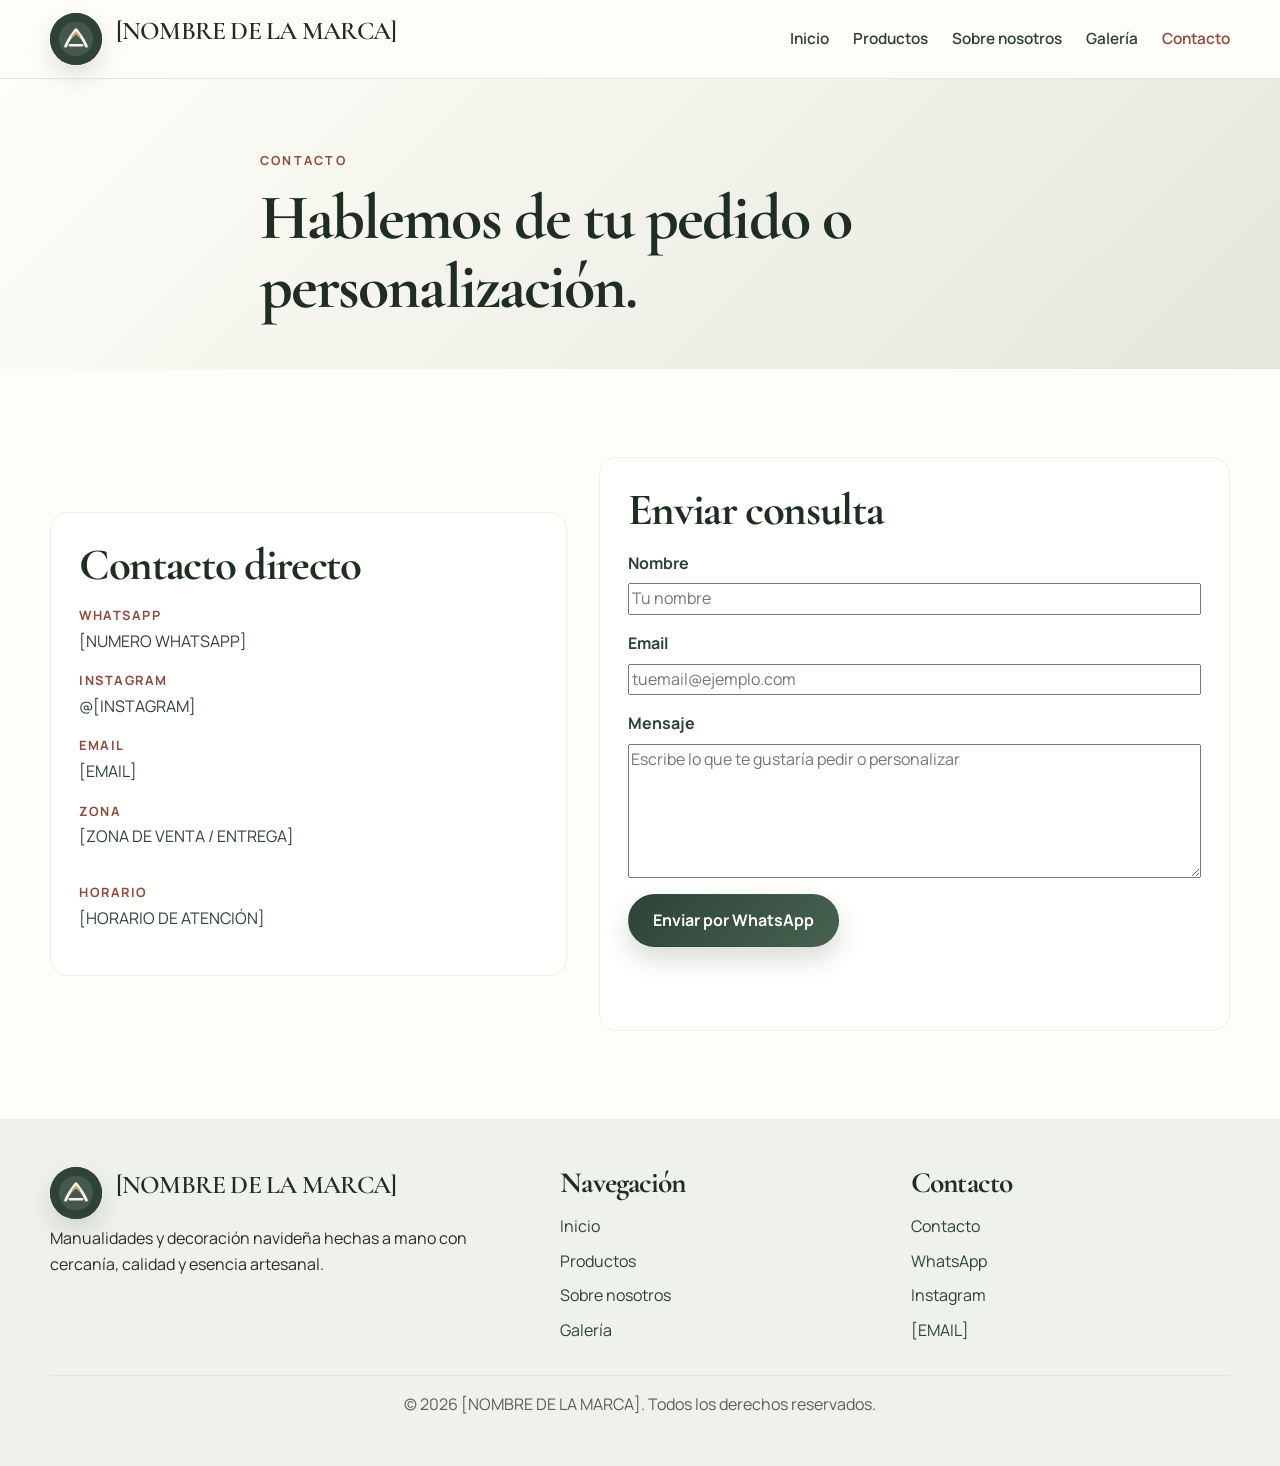
==== contacto.html @ ba1dcad4 "primer commit" ====
<!DOCTYPE html>
<html lang="es">
  <head>
    <meta charset="UTF-8" />
    <meta name="viewport" content="width=device-width, initial-scale=1.0" />
    <link rel="icon" href="img/logo/logo-placeholder.svg" type="image/svg+xml" />
    <title>Contacto | [NOMBRE DE LA MARCA]</title>
    <meta
      name="description"
      content="Contacta con [NOMBRE DE LA MARCA] para solicitar información, personalización o realizar un pedido por WhatsApp."
    />
    <link rel="preconnect" href="https://fonts.googleapis.com" />
    <link rel="preconnect" href="https://fonts.gstatic.com" crossorigin />
    <link href="https://fonts.googleapis.com/css2?family=Cormorant+Garamond:wght@500;600;700&family=Manrope:wght@400;500;600;700&display=swap" rel="stylesheet" />
    <link rel="stylesheet" href="css/styles.css" />
  </head>
  <body data-page="contact">
    <header class="site-header">
      <div class="container nav-wrapper">
        <a href="index.html" class="brand" aria-label="Volver a inicio">
          <img src="img/logo/logo-placeholder.svg" alt="Logo de [NOMBRE DE LA MARCA]" class="brand__logo" />
          <span class="brand__name">[NOMBRE DE LA MARCA]</span>
        </a>

        <button class="nav-toggle" aria-expanded="false" aria-controls="site-nav" aria-label="Abrir menú">
          <span></span>
          <span></span>
          <span></span>
        </button>

        <nav id="site-nav" class="site-nav" aria-label="Navegación principal">
          <ul>
            <li><a href="index.html">Inicio</a></li>
            <li><a href="productos.html">Productos</a></li>
            <li><a href="sobre-nosotros.html">Sobre nosotros</a></li>
            <li><a href="galeria.html">Galería</a></li>
            <li><a href="contacto.html" class="active">Contacto</a></li>
          </ul>
        </nav>
      </div>
    </header>

    <main>
      <section class="page-hero small-hero">
        <div class="container page-hero__content reveal">
          <p class="eyebrow">Contacto</p>
          <h1>Hablemos de tu pedido o personalización.</h1>
        </div>
      </section>

      <section class="section">
        <div class="container contact-grid">
          <div class="contact-panel reveal">
            <h2>Contacto directo</h2>
            <ul class="contact-list">
              <li>
                <span>WhatsApp</span>
                <a href="https://wa.me/?text=Hola%2C%20me%20gustar%C3%ADa%20saber%20m%C3%A1s%20sobre%20vuestros%20productos." target="_blank" rel="noreferrer">[NUMERO WHATSAPP]</a>
              </li>
              <li>
                <span>Instagram</span>
                <a href="https://instagram.com/[INSTAGRAM]" target="_blank" rel="noreferrer">@[INSTAGRAM]</a>
              </li>
              <li>
                <span>Email</span>
                <a href="mailto:[EMAIL]">[EMAIL]</a>
              </li>
              <li>
                <span>Zona</span>
                <p>[ZONA DE VENTA / ENTREGA]</p>
              </li>
              <li>
                <span>Horario</span>
                <p>[HORARIO DE ATENCIÓN]</p>
              </li>
            </ul>
          </div>

          <div class="contact-panel reveal">
            <h2>Enviar consulta</h2>
            <form id="contact-form" novalidate>
              <div class="field-group">
                <label for="name">Nombre</label>
                <input id="name" name="name" type="text" placeholder="Tu nombre" />
              </div>

              <div class="field-group">
                <label for="email">Email</label>
                <input id="email" name="email" type="email" placeholder="tuemail@ejemplo.com" />
              </div>

              <div class="field-group">
                <label for="message">Mensaje</label>
                <textarea id="message" name="message" rows="5" placeholder="Escribe lo que te gustaría pedir o personalizar"></textarea>
              </div>

              <button type="submit" class="btn btn--primary">Enviar por WhatsApp</button>
              <p id="form-message" class="form-message" aria-live="polite"></p>
            </form>
          </div>
        </div>
      </section>
    </main>

    <footer class="site-footer">
      <div class="container footer-grid">
        <div>
          <a href="index.html" class="brand brand--footer">
            <img src="img/logo/logo-placeholder.svg" alt="Logo de [NOMBRE DE LA MARCA]" class="brand__logo" />
            <span class="brand__name">[NOMBRE DE LA MARCA]</span>
          </a>
          <p>Manualidades y decoración navideña hechas a mano con cercanía, calidad y esencia artesanal.</p>
        </div>

        <div>
          <h3>Navegación</h3>
          <ul class="footer-links">
            <li><a href="index.html">Inicio</a></li>
            <li><a href="productos.html">Productos</a></li>
            <li><a href="sobre-nosotros.html">Sobre nosotros</a></li>
            <li><a href="galeria.html">Galería</a></li>
          </ul>
        </div>

        <div>
          <h3>Contacto</h3>
          <ul class="footer-links">
            <li><a href="contacto.html">Contacto</a></li>
            <li><a href="https://wa.me/?text=Hola%2C%20me%20gustar%C3%ADa%20saber%20m%C3%A1s%20sobre%20vuestros%20productos." target="_blank" rel="noreferrer">WhatsApp</a></li>
            <li><a href="https://instagram.com/[INSTAGRAM]" target="_blank" rel="noreferrer">Instagram</a></li>
            <li><a href="mailto:[EMAIL]">[EMAIL]</a></li>
          </ul>
        </div>
      </div>

      <div class="container footer-bottom">
        <p>© <span id="year"></span> [NOMBRE DE LA MARCA]. Todos los derechos reservados.</p>
      </div>
    </footer>

    <script src="js/script.js"></script>
  </body>
</html>
---- css/styles.css ----
:root {
  --forest-900: #1f2d25;
  --forest-700: #2e4238;
  --forest-500: #476351;
  --pine-200: #dfe7dc;
  --cream: #f7f2ea;
  --ivory: #fffdf8;
  --rose: #8c4a41;
  --rose-soft: #c78d82;
  --gold: #c7a76a;
  --charcoal: #2d2b2b;
  --shadow: rgba(31, 45, 37, 0.14);
  --radius-lg: 24px;
  --radius-md: 18px;
  --radius-sm: 12px;
  --container: 1180px;
}

* { box-sizing: border-box; }
html { scroll-behavior: smooth; }
body {
  margin: 0;
  font-family: "Manrope", sans-serif;
  background: var(--ivory);
  color: var(--charcoal);
  line-height: 1.6;
}
img { max-width: 100%; display: block; }
a { color: inherit; text-decoration: none; }
button, input, textarea { font: inherit; }
.container { width: min(var(--container), calc(100% - 2rem)); margin: 0 auto; }
h1, h2, h3, .brand__name {
  font-family: "Cormorant Garamond", serif;
  line-height: 1.08;
  letter-spacing: -0.03em;
  margin: 0 0 1rem;
  color: var(--forest-900);
}
h1 { font-size: clamp(2.8rem, 5vw, 5rem); max-width: 620px; }
h2 { font-size: clamp(2.1rem, 3.5vw, 3.2rem); max-width: 700px; }
h3 { font-size: clamp(1.5rem, 2.3vw, 2rem); }
p { margin: 0 0 1rem; }
.eyebrow {
  text-transform: uppercase;
  letter-spacing: 0.18em;
  font-size: 0.78rem;
  font-weight: 700;
  color: var(--rose);
  margin-bottom: 0.75rem;
}
.section { padding: 5.5rem 0; }
.section--light { background: #f3efe9; }
.section--muted { background: linear-gradient(180deg, rgba(228, 236, 228, 0.75), rgba(247, 242, 234, 0.75)); }
.site-header {
  position: sticky; top: 0; z-index: 20; background: rgba(255, 253, 248, 0.9); backdrop-filter: blur(14px);
  border-bottom: 1px solid rgba(47, 61, 52, 0.12);
}
.nav-wrapper {
  display: flex; align-items: center; justify-content: space-between; min-height: 78px; gap: 1rem;
}
.brand { display: inline-flex; align-items: center; gap: 0.85rem; flex-shrink: 0; }
.brand__logo { width: 52px; height: 52px; border-radius: 50%; object-fit: cover; background: var(--forest-700); box-shadow: 0 12px 25px rgba(47, 61, 52, 0.15); }
.brand__name { font-size: clamp(1.5rem, 2vw, 2.1rem); font-weight: 600; }
.site-nav ul {
  display: flex; align-items: center; gap: 1.5rem; list-style: none; margin: 0; padding: 0;
}
.site-nav a { color: var(--forest-700); font-size: 0.96rem; font-weight: 600; transition: color 0.2s ease; }
.site-nav a:hover, .site-nav a:focus-visible, .site-nav a.active { color: var(--rose); }
.nav-toggle {
  display: none; flex-direction: column; justify-content: center; gap: 0.25rem; width: 46px; height: 46px;
  border: 1px solid rgba(47, 61, 52, 0.15); border-radius: 12px; background: transparent; cursor: pointer;
}
.nav-toggle span { display: block; width: 20px; height: 2px; background: var(--forest-900); margin: 0 auto; border-radius: 2px; }
.hero { padding: 4rem 0 5rem; background: radial-gradient(circle at top left, rgba(199, 167, 106, 0.18), transparent 32%), linear-gradient(135deg, rgba(255, 253, 248, 0.92), rgba(241, 234, 224, 0.95)); }
.hero__grid, .personalization, .story-grid, .contact-grid { display: grid; gap: 2rem; align-items: center; }
.hero__grid { grid-template-columns: 1.1fr 0.9fr; }
.hero__content, .hero__visual, .personalization__content, .personalization__visual, .story-image, .story-copy, .contact-panel { position: relative; }
.hero__text { font-size: 1.08rem; color: rgba(45, 43, 43, 0.8); max-width: 560px; }
.hero__actions { display: flex; flex-wrap: wrap; gap: 1rem; margin: 1.5rem 0; }
.btn {
  display: inline-flex; align-items: center; justify-content: center; min-height: 48px; padding: 0.8rem 1.5rem;
  border-radius: 999px; border: 1px solid transparent; font-weight: 700; transition: transform 0.2s ease, box-shadow 0.2s ease, background-color 0.2s ease;
}
.btn:hover, .btn:focus-visible { transform: translateY(-1px); }
.btn--primary { background: linear-gradient(135deg, var(--forest-700), var(--forest-500)); color: white; box-shadow: 0 12px 24px rgba(47, 61, 52, 0.18); }
.btn--secondary { background: rgba(255, 255, 255, 0.5); border-color: rgba(47, 61, 52, 0.2); color: var(--forest-900); }
.hero__highlights { list-style: none; display: flex; flex-wrap: wrap; gap: 0.85rem 1.1rem; padding: 0; margin: 1rem 0 0; color: var(--forest-700); font-weight: 600; }
.hero__highlights li::before { content: "✔"; color: var(--rose); margin-right: 0.4rem; }
.hero__visual { display: grid; place-items: center; min-height: 460px; }
.hero__card { background: rgba(255, 255, 255, 0.45); border: 1px solid rgba(47, 61, 52, 0.08); border-radius: var(--radius-lg); box-shadow: 0 25px 55px rgba(34, 43, 39, 0.12); overflow: hidden; }
.hero__card--main { width: min(100%, 430px); aspect-ratio: 1 / 1.15; padding: 1rem; transform: rotate(-4deg); }
.hero__card--mini { width: 180px; padding: 0.7rem; margin-left: -3.2rem; margin-top: -3rem; transform: rotate(8deg); }
.hero__card img { width: 100%; height: 100%; object-fit: cover; border-radius: 18px; }
.section-heading { margin-bottom: 2.25rem; }
.feature-grid, .values-grid, .testimonials-grid { display: grid; gap: 1.5rem; }
.feature-grid { grid-template-columns: repeat(3, minmax(0, 1fr)); }
.feature-card, .value-card, .testimonial, .product-card, .contact-panel { background: rgba(255, 255, 255, 0.8); border: 1px solid rgba(47, 61, 52, 0.08); border-radius: var(--radius-md); box-shadow: var(--shadow); }
.feature-card, .value-card { padding: 1.8rem 1.4rem; }
.feature-card__icon { width: 52px; height: 52px; display: grid; place-items: center; margin-bottom: 1rem; border-radius: 14px; background: rgba(140, 74, 65, 0.12); color: var(--rose); font-size: 1.5rem; }
.cards-grid { display: grid; grid-template-columns: repeat(3, minmax(0, 1fr)); gap: 1.5rem; }
.product-card { overflow: hidden; }
.product-card__image { position: relative; height: 250px; overflow: hidden; background: #e9e3db; }
.product-card__image img { width: 100%; height: 100%; object-fit: cover; }
.product-card__body { padding: 1.2rem 1.1rem 1.4rem; }
.product-card__head { display: flex; align-items: start; justify-content: space-between; gap: 0.75rem; margin-bottom: 0.75rem; }
.product-card__price { font-weight: 800; color: var(--forest-700); }
.product-card__badge { display: inline-flex; align-items: center; padding: 0.35rem 0.7rem; border-radius: 999px; background: rgba(199, 167, 106, 0.14); color: var(--forest-700); font-size: 0.72rem; font-weight: 700; text-transform: uppercase; }
.product-card__meta { display: flex; flex-wrap: wrap; gap: 0.4rem; margin-bottom: 0.9rem; }
.meta-pill { display: inline-flex; align-items: center; padding: 0.32rem 0.58rem; border-radius: 999px; background: rgba(71, 99, 81, 0.08); color: var(--forest-700); font-size: 0.72rem; font-weight: 700; }
.meta-pill--warning { background: rgba(199, 167, 106, 0.14); }
.product-card__description { color: rgba(45, 43, 43, 0.8); margin-bottom: 1rem; }
.product-card__actions { display: flex; align-items: center; justify-content: space-between; gap: 0.75rem; }
.product-card__actions .btn { flex: 1; padding-inline: 0.9rem; }
.product-card__status { font-size: 0.75rem; font-weight: 700; text-transform: uppercase; letter-spacing: 0.08em; }
.product-card__status--available { color: #246b49; }
.product-card__status--unavailable { color: #7a4d4d; }
.personalization { grid-template-columns: 1.1fr 0.9fr; }
.mini-panel {
  background: linear-gradient(135deg, rgba(47, 61, 52, 0.94), rgba(71, 99, 81, 0.95)); min-height: 300px; border-radius: var(--radius-lg); padding: 2rem 1.5rem; color: white; box-shadow: 0 30px 46px rgba(47, 61, 52, 0.18);
}
.mini-panel__label { display: inline-block; margin-bottom: 1rem; opacity: 0.8; letter-spacing: 0.12em; text-transform: uppercase; font-size: 0.7rem; }
.mini-panel ul { list-style: none; padding: 0; margin: 0; display: grid; gap: 1rem; font-size: 1.08rem; }
.gallery-preview { display: grid; grid-template-columns: repeat(4, minmax(0, 1fr)); gap: 1rem; }
.gallery-preview img { width: 100%; height: 220px; object-fit: cover; border-radius: var(--radius-md); box-shadow: var(--shadow); }
.gallery-grid { display: grid; grid-template-columns: repeat(3, minmax(0, 1fr)); gap: 1rem; }
.gallery-grid img, .lightbox__image { width: 100%; height: 260px; object-fit: cover; border-radius: var(--radius-md); box-shadow: var(--shadow); cursor: pointer; transition: transform 0.25s ease; }
.gallery-grid img:hover, .gallery-grid img:focus-visible { transform: translateY(-2px); }
.testimonials-grid { grid-template-columns: repeat(3, minmax(0, 1fr)); }
.testimonial { padding: 1.5rem 1.3rem; }
.testimonial p { color: rgba(45, 43, 43, 0.82); font-size: 1.02rem; }
.testimonial__meta { display: flex; flex-direction: column; gap: 0.2rem; color: var(--forest-700); }
.CTA { background: linear-gradient(135deg, rgba(47, 61, 52, 0.93), rgba(71, 99, 81, 0.96)); color: white; }
.CTA__content { display: flex; align-items: center; justify-content: space-between; gap: 1.5rem; }
.CTA__content h2, .CTA__content .eyebrow { color: white; }
.site-footer { background: #eff1eb; padding-top: 3rem; }
.footer-grid { display: grid; grid-template-columns: 1.5fr 1fr 1fr; gap: 2rem; padding-bottom: 2rem; }
.footer-links { list-style: none; padding: 0; margin: 0; display: grid; gap: 0.55rem; color: var(--forest-700); }
.footer-bottom { border-top: 1px solid rgba(47, 61, 52, 0.08); padding: 1rem 0 2rem; text-align: center; color: rgba(45, 43, 43, 0.75); }
.page-hero { padding: 4.5rem 0 2.5rem; background: linear-gradient(135deg, rgba(255, 253, 248, 0.9), rgba(225, 229, 216, 0.9)); }
.small-hero { padding-bottom: 2rem; }
.page-hero__content { max-width: 760px; }
.filter-bar { display: flex; flex-wrap: wrap; gap: 0.75rem; margin-bottom: 2rem; }
.filter-btn { border: 1px solid rgba(47, 61, 52, 0.1); background: white; color: var(--forest-700); border-radius: 999px; padding: 0.7rem 1rem; font-weight: 700; cursor: pointer; transition: all 0.2s ease; }
.filter-btn.active, .filter-btn:hover, .filter-btn:focus-visible { background: var(--forest-700); border-color: var(--forest-700); color: white; }
.story-grid { grid-template-columns: 0.9fr 1.1fr; }
.story-image img { border-radius: var(--radius-lg); min-height: 450px; width: 100%; object-fit: cover; box-shadow: var(--shadow); }
.values-grid { grid-template-columns: repeat(3, minmax(0, 1fr)); }
.contact-grid { grid-template-columns: 0.9fr 1.1fr; }
.contact-panel { padding: 1.75rem; }
.contact-list { list-style: none; margin: 0; padding: 0; display: grid; gap: 1rem; }
.contact-list li { display: grid; gap: 0.2rem; color: var(--forest-700); }
.contact-list span { font-size: 0.8rem; text-transform: uppercase; letter-spacing: 0.12em; color: var(--rose); font-weight: 700; }
.field-group { display: grid; gap: 0.45rem; margin-bottom: 1rem; }
label { font-weight: 700; color: var(--forest-700); }
.sr-only {
  position: absolute;
  width: 1px;
  height: 1px;
  padding: 0;
  margin: -1px;
  overflow: hidden;
  clip: rect(0, 0, 0, 0);
  white-space: nowrap;
  border: 0;
}

.catalog-controls {
  display: grid;
  grid-template-columns: minmax(0, 1.7fr) minmax(160px, 0.8fr) auto auto auto;
  gap: 1rem;
  align-items: center;
  background: rgba(255, 255, 255, 0.75);
  border: 1px solid rgba(47, 61, 52, 0.08);
  box-shadow: var(--shadow);
  border-radius: var(--radius-md);
  padding: 1rem;
  margin-bottom: 1.5rem;
}

.search-field,
.select-field,
.check-field {
  display: flex;
  align-items: center;
  width: 100%;
}

.search-field input,
.select-field select,
.check-field input {
  width: 100%;
}

.search-field input,
.select-field select {
  min-height: 48px;
  border: 1px solid rgba(47, 61, 52, 0.14);
  border-radius: 12px;
  background: rgba(255, 255, 255, 0.8);
  padding: 0.8rem 0.9rem;
  color: var(--charcoal);
}

.check-field {
  gap: 0.5rem;
  font-size: 0.94rem;
  color: var(--forest-700);
  font-weight: 700;
}

.check-field input {
  width: auto;
  accent-color: var(--rose);
}

.catalog-summary {
  display: flex;
  justify-content: flex-end;
  margin-bottom: 1.2rem;
}

.result-count {
  display: inline-flex;
  background: rgba(140, 74, 65, 0.08);
  border: 1px solid rgba(140, 74, 65, 0.15);
  color: var(--forest-700);
  border-radius: 999px;
  padding: 0.5rem 0.8rem;
  font-size: 0.8rem;
  font-weight: 800;
  letter-spacing: 0.06em;
  text-transform: uppercase;
}

.cards-grid--catalog .product-card { position: relative; }

.favorite-btn {
  position: absolute;
  top: 0.9rem;
  right: 0.9rem;
  width: 42px;
  height: 42px;
  border: none;
  border-radius: 50%;
  background: rgba(255, 255, 255, 0.88);
  color: rgba(47, 61, 52, 0.75);
  font-size: 1.4rem;
  line-height: 1;
  cursor: pointer;
  box-shadow: 0 10px 20px rgba(31, 45, 37, 0.12);
  transition: transform 0.2s ease, background 0.2s ease, color 0.2s ease;
}

.favorite-btn.is-active {
  background: rgba(140, 74, 65, 0.12);
  color: var(--rose);
}

.favorite-btn:hover,
.favorite-btn:focus-visible {
  transform: translateY(-1px);
}

.empty-state,
.favorites-empty,
.recommendation-empty {
  color: var(--forest-700);
  font-weight: 600;
  text-align: center;
  padding: 1.5rem 0 0;
}

.favorites-list {
  display: grid;
  gap: 1rem;
}

.favorite-item {
  display: grid;
  grid-template-columns: 120px minmax(0, 1fr);
  gap: 1rem;
  align-items: center;
  background: rgba(255, 255, 255, 0.8);
  border: 1px solid rgba(47, 61, 52, 0.08);
  border-radius: var(--radius-md);
  box-shadow: var(--shadow);
  padding: 1rem;
}

.favorite-item img {
  width: 100%;
  height: 110px;
  object-fit: cover;
  border-radius: 12px;
}

.favorite-item h3 {
  margin-bottom: 0.35rem;
}

.favorite-item p {
  margin-bottom: 0.5rem;
}

.favorite-item__meta {
  display: flex;
  justify-content: space-between;
  gap: 1rem;
  align-items: center;
  color: var(--forest-700);
  font-weight: 700;
}

.favorite-item__meta a {
  color: var(--rose);
}

.modal {
  position: fixed;
  inset: 0;
  display: none;
  align-items: center;
  justify-content: center;
  padding: 1.5rem;
  background: rgba(12, 14, 15, 0.64);
  z-index: 80;
}

.modal.is-open {
  display: flex;
}

.modal__backdrop {
  position: absolute;
  inset: 0;
}

.modal__dialog {
  position: relative;
  width: min(100%, 560px);
  background: var(--ivory);
  border-radius: var(--radius-lg);
  padding: 1.75rem;
  box-shadow: 0 32px 60px rgba(16, 20, 18, 0.18);
  z-index: 1;
}

.modal__close {
  position: absolute;
  top: 1rem;
  right: 1rem;
  width: 42px;
  height: 42px;
  border: none;
  border-radius: 50%;
  background: rgba(47, 61, 52, 0.06);
  color: var(--forest-900);
  font-size: 1.8rem;
  cursor: pointer;
}

.modal__actions {
  display: flex;
  justify-content: flex-end;
  gap: 0.75rem;
  margin-top: 1rem;
}

.btn--small {
  min-height: 42px;
  padding: 0.6rem 0.9rem;
  font-size: 0.8rem;
}

.recommender {
  display: grid;
  grid-template-columns: repeat(3, minmax(0, 1fr));
  gap: 1rem;
  background: rgba(255, 255, 255, 0.8);
  border: 1px solid rgba(47, 61, 52, 0.08);
  border-radius: var(--radius-md);
  box-shadow: var(--shadow);
  padding: 1.2rem;
  margin-bottom: 1.5rem;
}

.recommender__field {
  display: grid;
  gap: 0.5rem;
  font-weight: 700;
  color: var(--forest-700);
}

.recommender__field select {
  min-height: 48px;
  border: 1px solid rgba(47, 61, 52, 0.14);
  border-radius: 12px;
  background: rgba(255, 255, 255, 0.7);
  padding: 0.8rem 0.9rem;
}

.recommender__actions {
  display: flex;
  gap: 0.75rem;
  align-items: flex-end;
}

.recommendation-results {
  display: grid;
  gap: 1rem;
}

.recommendation-card {
  display: grid;
  grid-template-columns: 160px minmax(0, 1fr);
  gap: 1rem;
  background: rgba(255, 255, 255, 0.82);
  border: 1px solid rgba(47, 61, 52, 0.08);
  border-radius: var(--radius-md);
  padding: 1rem;
  box-shadow: var(--shadow);
}

.recommendation-card img {
  width: 100%;
  height: 150px;
  object-fit: cover;
  border-radius: 12px;
}

.recommendation-card__meta {
  display: flex;
  justify-content: space-between;
  align-items: center;
  gap: 1rem;
  margin-top: 1rem;
}

.faq-list {
  display: grid;
  gap: 0.9rem;
}

.faq-item {
  background: rgba(255, 255, 255, 0.75);
  border: 1px solid rgba(47, 61, 52, 0.08);
  border-radius: var(--radius-md);
  box-shadow: var(--shadow);
  overflow: hidden;
}

.faq-question {
  width: 100%;
  text-align: left;
  border: none;
  background: transparent;
  color: var(--forest-900);
  font-weight: 800;
  padding: 1.1rem 1.2rem;
  cursor: pointer;
}

.faq-answer {
  max-height: 0;
  overflow: hidden;
  transition: max-height 0.25s ease;
  padding: 0 1.2rem;
}

.faq-answer p {
  margin: 0 0 1rem;
  color: rgba(45, 43, 43, 0.8);
}

body.modal-open {
  overflow: hidden;
}

input, textarea, select { font: inherit; }
input:focus, textarea:focus, select:focus { outline: 2px solid rgba(140, 74, 65, 0.28); border-color: rgba(140, 74, 65, 0.4); }
.form-message { margin-top: 0.9rem; min-height: 1.5rem; font-weight: 700; }
.form-message--error { color: #8d3d3d; }
.form-message--success { color: #246b49; }
.lightbox { position: fixed; inset: 0; display: none; align-items: center; justify-content: center; padding: 1.5rem; background: rgba(8, 10, 12, 0.82); z-index: 100; }
.lightbox.is-open { display: flex; }
.lightbox__close { position: absolute; top: 1.2rem; right: 1.2rem; width: 44px; height: 44px; border: 0; border-radius: 999px; background: rgba(255, 255, 255, 0.12); color: white; font-size: 2rem; cursor: pointer; }
#lightbox-image { max-width: min(90vw, 960px); max-height: 85vh; border-radius: 18px; object-fit: contain; box-shadow: 0 30px 60px rgba(0, 0, 0, 0.32); }
.reveal { opacity: 0; transform: translateY(18px); transition: opacity 0.5s ease, transform 0.5s ease; }
.reveal.in-view { opacity: 1; transform: translateY(0); }
@media (max-width: 900px) {
  .hero__grid, .personalization, .story-grid, .contact-grid, .feature-grid, .values-grid, .cards-grid, .testimonials-grid, .gallery-grid, .gallery-preview, .footer-grid { grid-template-columns: 1fr 1fr; }
  .hero__grid, .personalization, .story-grid, .contact-grid, .footer-grid { grid-template-columns: 1fr; }
  .CTA__content { flex-direction: column; align-items: flex-start; }
}
@media (max-width: 720px) {
  .nav-toggle { display: inline-flex; }
  .site-nav { position: absolute; top: calc(100% + 8px); left: 0; right: 0; display: none; background: rgba(255, 253, 248, 0.98); border-bottom: 1px solid rgba(47, 61, 52, 0.1); padding: 1rem 0 1.2rem; }
  .site-nav.is-open { display: block; }
  .site-nav ul { flex-direction: column; align-items: flex-start; gap: 0.7rem; width: min(var(--container), calc(100% - 2rem)); margin: 0 auto; }
  .feature-grid, .cards-grid, .gallery-grid, .gallery-preview, .testimonials-grid, .values-grid, .recommender { grid-template-columns: 1fr; }
  .catalog-controls { grid-template-columns: 1fr; }
  .recommender__actions, .favorite-item__meta, .modal__actions, .product-card__actions { flex-direction: column; align-items: stretch; }
  .favorite-item { grid-template-columns: 1fr; }
  .recommendation-card { grid-template-columns: 1fr; }
  .hero { padding-top: 2.5rem; }
  .hero__visual { min-height: 330px; }
  .btn { width: 100%; }
  .hero__actions { flex-direction: column; }
}
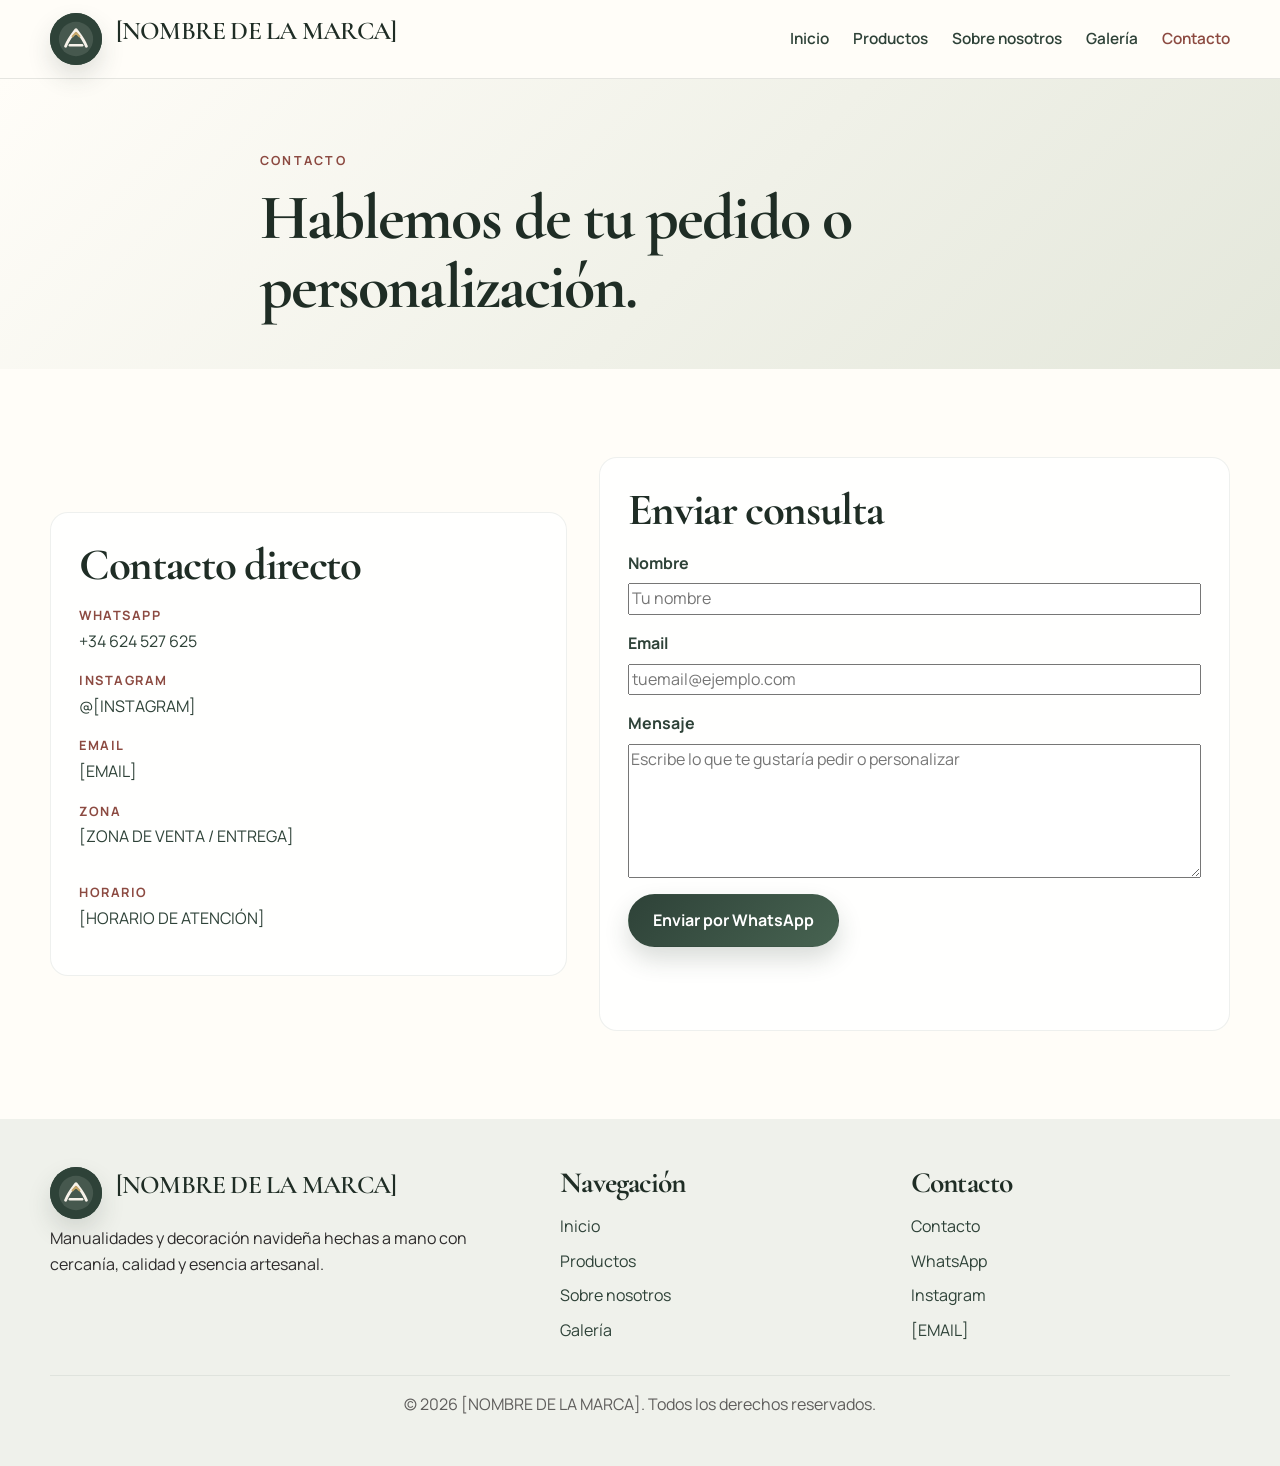
==== commit e94079ef: "2 commit" ====
--- a/contacto.html
+++ b/contacto.html
@@ -55,7 +55,7 @@
             <ul class="contact-list">
               <li>
                 <span>WhatsApp</span>
-                <a href="https://wa.me/?text=Hola%2C%20me%20gustar%C3%ADa%20saber%20m%C3%A1s%20sobre%20vuestros%20productos." target="_blank" rel="noreferrer">[NUMERO WHATSAPP]</a>
+                <a href="https://wa.me/34624527625?text=Hola%2C%20me%20gustar%C3%ADa%20saber%20m%C3%A1s%20sobre%20vuestros%20productos." target="_blank" rel="noreferrer">+34 624 527 625</a>
               </li>
               <li>
                 <span>Instagram</span>
@@ -126,7 +126,7 @@
           <h3>Contacto</h3>
           <ul class="footer-links">
             <li><a href="contacto.html">Contacto</a></li>
-            <li><a href="https://wa.me/?text=Hola%2C%20me%20gustar%C3%ADa%20saber%20m%C3%A1s%20sobre%20vuestros%20productos." target="_blank" rel="noreferrer">WhatsApp</a></li>
+            <li><a href="https://wa.me/34624527625?text=Hola%2C%20me%20gustar%C3%ADa%20saber%20m%C3%A1s%20sobre%20vuestros%20productos." target="_blank" rel="noreferrer">WhatsApp</a></li>
             <li><a href="https://instagram.com/[INSTAGRAM]" target="_blank" rel="noreferrer">Instagram</a></li>
             <li><a href="mailto:[EMAIL]">[EMAIL]</a></li>
           </ul>
--- a/css/styles.css
+++ b/css/styles.css
@@ -90,7 +90,7 @@
 .hero__card { background: rgba(255, 255, 255, 0.45); border: 1px solid rgba(47, 61, 52, 0.08); border-radius: var(--radius-lg); box-shadow: 0 25px 55px rgba(34, 43, 39, 0.12); overflow: hidden; }
 .hero__card--main { width: min(100%, 430px); aspect-ratio: 1 / 1.15; padding: 1rem; transform: rotate(-4deg); }
 .hero__card--mini { width: 180px; padding: 0.7rem; margin-left: -3.2rem; margin-top: -3rem; transform: rotate(8deg); }
-.hero__card img { width: 100%; height: 100%; object-fit: cover; border-radius: 18px; }
+.hero__card img { width: 100%; height: 100%; object-fit: contain; border-radius: 18px; background: #fff; }
 .section-heading { margin-bottom: 2.25rem; }
 .feature-grid, .values-grid, .testimonials-grid { display: grid; gap: 1.5rem; }
 .feature-grid { grid-template-columns: repeat(3, minmax(0, 1fr)); }
@@ -100,7 +100,8 @@
 .cards-grid { display: grid; grid-template-columns: repeat(3, minmax(0, 1fr)); gap: 1.5rem; }
 .product-card { overflow: hidden; }
 .product-card__image { position: relative; height: 250px; overflow: hidden; background: #e9e3db; }
-.product-card__image img { width: 100%; height: 100%; object-fit: cover; }
+.product-card__image img { width: 100%; height: 100%; object-fit: contain; background: #fff; }
+.product-image-next { position: absolute; right: 0.75rem; bottom: 0.75rem; border: 0; border-radius: 999px; padding: 0.5rem 0.8rem; background: rgba(255, 253, 248, 0.94); color: var(--forest-900); font-size: 0.78rem; font-weight: 800; cursor: pointer; }
 .product-card__body { padding: 1.2rem 1.1rem 1.4rem; }
 .product-card__head { display: flex; align-items: start; justify-content: space-between; gap: 0.75rem; margin-bottom: 0.75rem; }
 .product-card__price { font-weight: 800; color: var(--forest-700); }
@@ -121,9 +122,9 @@
 .mini-panel__label { display: inline-block; margin-bottom: 1rem; opacity: 0.8; letter-spacing: 0.12em; text-transform: uppercase; font-size: 0.7rem; }
 .mini-panel ul { list-style: none; padding: 0; margin: 0; display: grid; gap: 1rem; font-size: 1.08rem; }
 .gallery-preview { display: grid; grid-template-columns: repeat(4, minmax(0, 1fr)); gap: 1rem; }
-.gallery-preview img { width: 100%; height: 220px; object-fit: cover; border-radius: var(--radius-md); box-shadow: var(--shadow); }
+.gallery-preview img { width: 100%; height: 220px; object-fit: contain; border-radius: var(--radius-md); box-shadow: var(--shadow); background: #fff; }
 .gallery-grid { display: grid; grid-template-columns: repeat(3, minmax(0, 1fr)); gap: 1rem; }
-.gallery-grid img, .lightbox__image { width: 100%; height: 260px; object-fit: cover; border-radius: var(--radius-md); box-shadow: var(--shadow); cursor: pointer; transition: transform 0.25s ease; }
+.gallery-grid img, .lightbox__image { width: 100%; height: 260px; object-fit: contain; border-radius: var(--radius-md); box-shadow: var(--shadow); cursor: pointer; transition: transform 0.25s ease; background: #fff; }
 .gallery-grid img:hover, .gallery-grid img:focus-visible { transform: translateY(-2px); }
 .testimonials-grid { grid-template-columns: repeat(3, minmax(0, 1fr)); }
 .testimonial { padding: 1.5rem 1.3rem; }
@@ -215,8 +216,15 @@
 
 .catalog-summary {
   display: flex;
+  align-items: center;
+  gap: 0.8rem;
   justify-content: flex-end;
   margin-bottom: 1.2rem;
+}
+
+.cart-shortcut {
+  color: var(--rose);
+  font-weight: 800;
 }
 
 .result-count {
@@ -233,6 +241,56 @@
 }
 
 .cards-grid--catalog .product-card { position: relative; }
+
+.shopping-cart {
+  margin-top: 4rem;
+  padding: clamp(1.25rem, 3vw, 2.25rem);
+  background: var(--ivory);
+  border: 1px solid rgba(47, 61, 52, 0.1);
+  border-radius: var(--radius-lg);
+  box-shadow: var(--shadow);
+  scroll-margin-top: 100px;
+}
+
+.shopping-cart .section-heading { margin-bottom: 1.25rem; }
+.cart-empty { padding: 1rem; background: rgba(71, 99, 81, 0.07); border-radius: var(--radius-sm); color: var(--forest-700); }
+.cart-lines { display: grid; gap: 0.8rem; }
+.cart-item { display: grid; grid-template-columns: 88px minmax(0, 1fr) auto; gap: 1rem; align-items: center; padding: 0.9rem 0; border-bottom: 1px solid rgba(47, 61, 52, 0.1); }
+.cart-item > img { width: 88px; height: 88px; border-radius: var(--radius-sm); object-fit: cover; background: #e9e3db; }
+.cart-item__details h4 { margin: 0 0 0.2rem; color: var(--forest-900); }
+.cart-item__details > span { color: rgba(45, 43, 43, 0.75); font-size: 0.9rem; }
+.cart-item__controls { display: flex; flex-wrap: wrap; align-items: center; gap: 0.65rem; margin-top: 0.5rem; }
+.cart-item__controls button { min-width: 34px; min-height: 34px; border: 1px solid rgba(47, 61, 52, 0.18); border-radius: 8px; background: white; color: var(--forest-900); cursor: pointer; font-weight: 800; }
+.cart-item__controls .cart-item__remove { border: 0; color: var(--rose); text-decoration: underline; }
+.cart-checkout { display: grid; grid-template-columns: minmax(0, 1.2fr) minmax(250px, 0.8fr); gap: 1.5rem; margin-top: 1.5rem; }
+.delivery-options { display: grid; gap: 0.7rem; margin: 0; padding: 1.2rem; border: 1px solid rgba(47, 61, 52, 0.12); border-radius: var(--radius-md); }
+.delivery-options legend { padding: 0 0.4rem; color: var(--forest-900); font-weight: 800; }
+.delivery-option { display: grid; grid-template-columns: auto minmax(0, 1fr) auto; align-items: center; gap: 0.7rem; padding: 0.8rem; border: 1px solid rgba(47, 61, 52, 0.1); border-radius: var(--radius-sm); cursor: pointer; }
+.delivery-option input { accent-color: var(--forest-700); }
+.delivery-option strong { color: var(--forest-700); white-space: nowrap; }
+.shipping-message { margin: 0.25rem 0 0; color: var(--rose); font-weight: 800; }
+.shipping-message--free { color: #246b49; }
+.cart-summary { align-self: start; padding: 1.2rem; background: rgba(71, 99, 81, 0.07); border-radius: var(--radius-md); }
+.cart-summary > p { display: flex; justify-content: space-between; gap: 1rem; margin-bottom: 0.75rem; }
+.cart-summary__total { padding-top: 0.8rem; border-top: 1px solid rgba(47, 61, 52, 0.16); color: var(--forest-900); font-size: 1.15rem; }
+.cart-summary .btn { width: 100%; margin-top: 0.6rem; }
+.cart-summary .btn:disabled { cursor: not-allowed; opacity: 0.55; transform: none; }
+.cart-note { margin: 0.75rem 0 0; color: rgba(45, 43, 43, 0.75); font-size: 0.83rem; }
+.guest-checkout { margin-top: 1.25rem; }
+.guest-checkout h3 { margin-bottom: 0.35rem; font-size: 1.45rem; }
+.guest-checkout > p { color: rgba(45, 43, 43, 0.75); font-size: 0.88rem; }
+.guest-checkout .field-group input,
+.guest-checkout .field-group textarea {
+  width: 100%;
+  min-height: 46px;
+  padding: 0.7rem 0.8rem;
+  border: 1px solid rgba(47, 61, 52, 0.18);
+  border-radius: 10px;
+  background: var(--ivory);
+  color: var(--charcoal);
+}
+.guest-checkout .field-group textarea { resize: vertical; }
+.guest-checkout [hidden] { display: none; }
 
 .favorite-btn {
   position: absolute;
@@ -290,8 +348,9 @@
 .favorite-item img {
   width: 100%;
   height: 110px;
-  object-fit: cover;
+  object-fit: contain;
   border-radius: 12px;
+  background: #fff;
 }
 
 .favorite-item h3 {
@@ -424,8 +483,9 @@
 .recommendation-card img {
   width: 100%;
   height: 150px;
-  object-fit: cover;
+  object-fit: contain;
   border-radius: 12px;
+  background: #fff;
 }
 
 .recommendation-card__meta {
@@ -494,10 +554,17 @@
 }
 @media (max-width: 720px) {
   .nav-toggle { display: inline-flex; }
+  .nav-toggle { flex-shrink: 0; }
+  .brand { min-width: 0; }
+  .brand__name { max-width: calc(100vw - 170px); overflow: hidden; text-overflow: ellipsis; white-space: nowrap; }
   .site-nav { position: absolute; top: calc(100% + 8px); left: 0; right: 0; display: none; background: rgba(255, 253, 248, 0.98); border-bottom: 1px solid rgba(47, 61, 52, 0.1); padding: 1rem 0 1.2rem; }
   .site-nav.is-open { display: block; }
   .site-nav ul { flex-direction: column; align-items: flex-start; gap: 0.7rem; width: min(var(--container), calc(100% - 2rem)); margin: 0 auto; }
   .feature-grid, .cards-grid, .gallery-grid, .gallery-preview, .testimonials-grid, .values-grid, .recommender { grid-template-columns: 1fr; }
+  .cart-checkout { grid-template-columns: 1fr; }
+  .cart-item { grid-template-columns: 68px minmax(0, 1fr); }
+  .cart-item > img { width: 68px; height: 76px; }
+  .cart-item > strong { grid-column: 2; }
   .catalog-controls { grid-template-columns: 1fr; }
   .recommender__actions, .favorite-item__meta, .modal__actions, .product-card__actions { flex-direction: column; align-items: stretch; }
   .favorite-item { grid-template-columns: 1fr; }
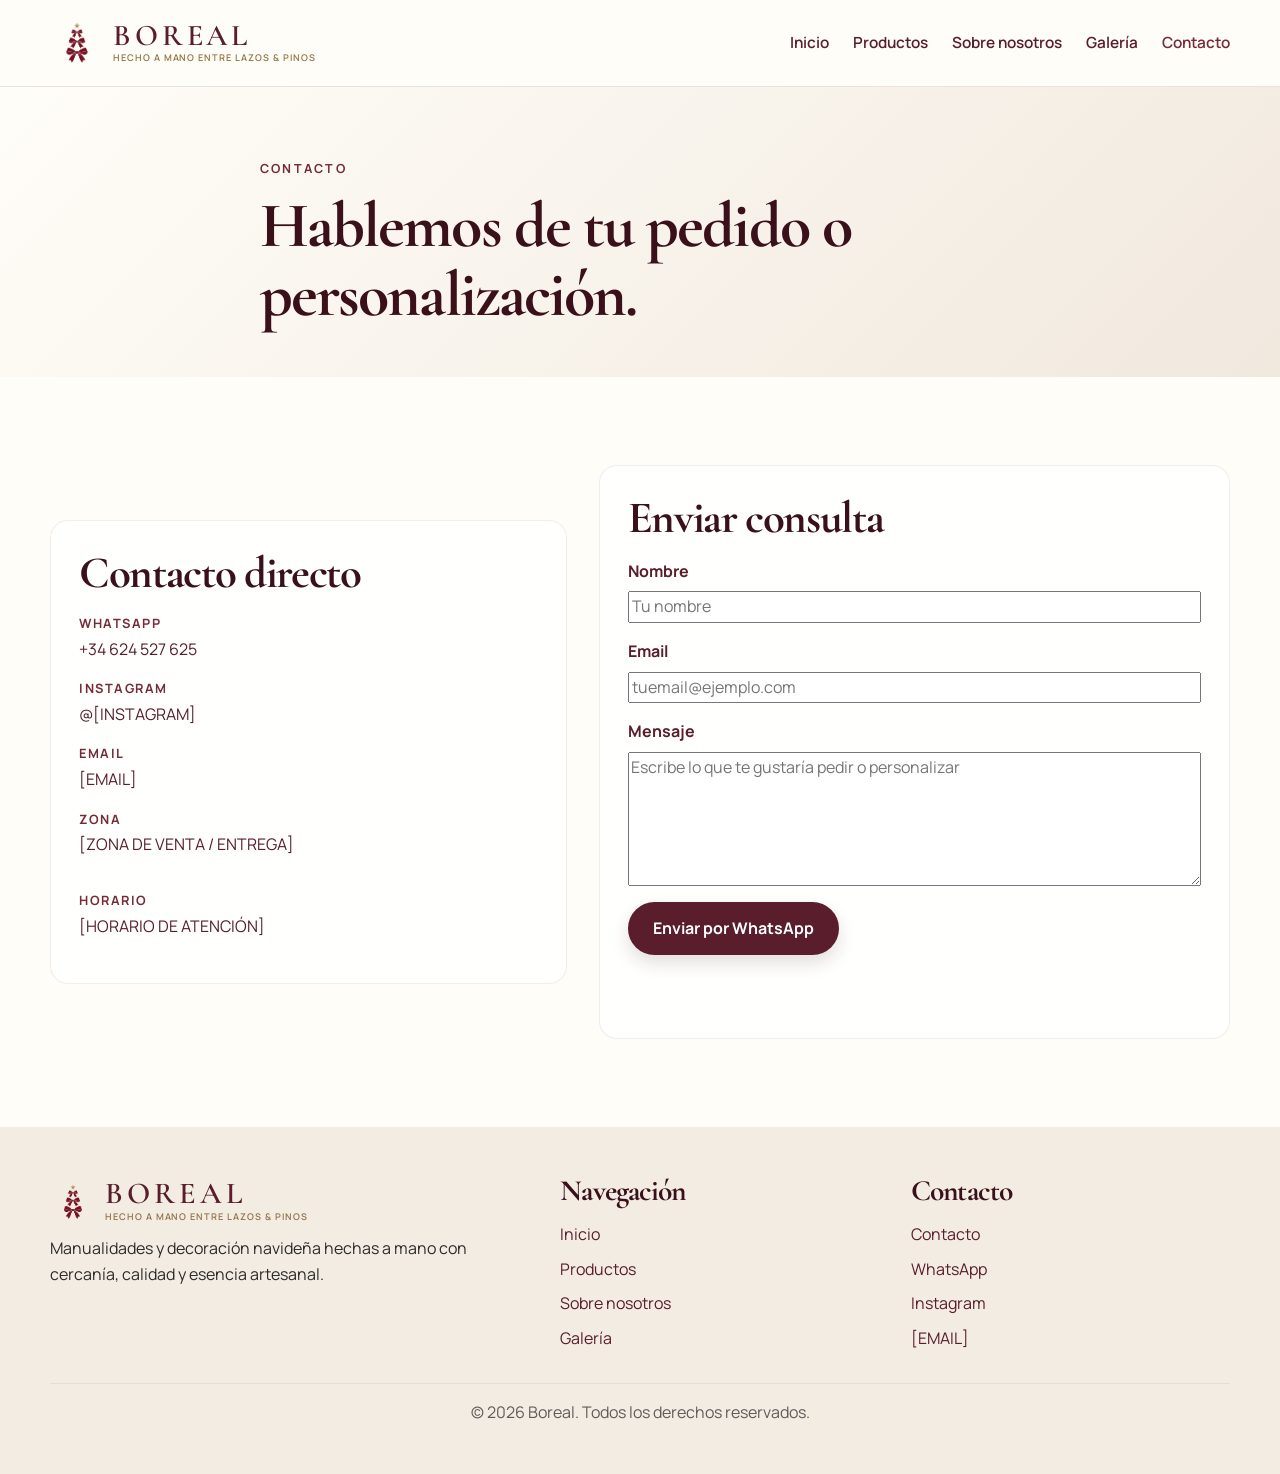
==== commit 2b3ae35e: "3 commit" ====
--- a/contacto.html
+++ b/contacto.html
@@ -3,11 +3,11 @@
   <head>
     <meta charset="UTF-8" />
     <meta name="viewport" content="width=device-width, initial-scale=1.0" />
-    <link rel="icon" href="img/logo/logo-placeholder.svg" type="image/svg+xml" />
-    <title>Contacto | [NOMBRE DE LA MARCA]</title>
+    <link rel="icon" href="img/logo.png" type="image/png" />
+    <title>Contacto | Boreal</title>
     <meta
       name="description"
-      content="Contacta con [NOMBRE DE LA MARCA] para solicitar información, personalización o realizar un pedido por WhatsApp."
+      content="Contacta con Boreal para solicitar información, personalización o realizar un pedido por WhatsApp."
     />
     <link rel="preconnect" href="https://fonts.googleapis.com" />
     <link rel="preconnect" href="https://fonts.gstatic.com" crossorigin />
@@ -17,9 +17,12 @@
   <body data-page="contact">
     <header class="site-header">
       <div class="container nav-wrapper">
-        <a href="index.html" class="brand" aria-label="Volver a inicio">
-          <img src="img/logo/logo-placeholder.svg" alt="Logo de [NOMBRE DE LA MARCA]" class="brand__logo" />
-          <span class="brand__name">[NOMBRE DE LA MARCA]</span>
+        <a href="index.html" class="brand" aria-label="Boreal, volver al inicio">
+          <img src="img/logo.png" alt="" class="brand__logo" />
+          <span class="brand__copy">
+            <span class="brand__name">BOREAL</span>
+            <span class="brand__tagline">Hecho a mano entre lazos &amp; pinos</span>
+          </span>
         </a>
 
         <button class="nav-toggle" aria-expanded="false" aria-controls="site-nav" aria-label="Abrir menú">
@@ -106,8 +109,11 @@
       <div class="container footer-grid">
         <div>
           <a href="index.html" class="brand brand--footer">
-            <img src="img/logo/logo-placeholder.svg" alt="Logo de [NOMBRE DE LA MARCA]" class="brand__logo" />
-            <span class="brand__name">[NOMBRE DE LA MARCA]</span>
+            <img src="img/logo.png" alt="" class="brand__logo" />
+            <span class="brand__copy">
+              <span class="brand__name">BOREAL</span>
+              <span class="brand__tagline">Hecho a mano entre lazos &amp; pinos</span>
+            </span>
           </a>
           <p>Manualidades y decoración navideña hechas a mano con cercanía, calidad y esencia artesanal.</p>
         </div>
@@ -134,7 +140,7 @@
       </div>
 
       <div class="container footer-bottom">
-        <p>© <span id="year"></span> [NOMBRE DE LA MARCA]. Todos los derechos reservados.</p>
+        <p>© <span id="year"></span> Boreal. Todos los derechos reservados.</p>
       </div>
     </footer>
 
--- a/css/styles.css
+++ b/css/styles.css
@@ -1,15 +1,15 @@
 :root {
-  --forest-900: #1f2d25;
-  --forest-700: #2e4238;
-  --forest-500: #476351;
-  --pine-200: #dfe7dc;
-  --cream: #f7f2ea;
+  --forest-900: #3a111b;
+  --forest-700: #591d2b;
+  --forest-500: #7a3541;
+  --pine-200: #eee6dc;
+  --cream: #f6f0e5;
   --ivory: #fffdf8;
-  --rose: #8c4a41;
-  --rose-soft: #c78d82;
-  --gold: #c7a76a;
+  --rose: #762b39;
+  --rose-soft: #b88b61;
+  --gold: #c6a46a;
   --charcoal: #2d2b2b;
-  --shadow: rgba(31, 45, 37, 0.14);
+  --shadow: rgba(58, 17, 27, 0.1);
   --radius-lg: 24px;
   --radius-md: 18px;
   --radius-sm: 12px;
@@ -49,18 +49,22 @@
   margin-bottom: 0.75rem;
 }
 .section { padding: 5.5rem 0; }
-.section--light { background: #f3efe9; }
-.section--muted { background: linear-gradient(180deg, rgba(228, 236, 228, 0.75), rgba(247, 242, 234, 0.75)); }
+.section--light { background: #f5f0e8; }
+.section--muted { background: linear-gradient(180deg, rgba(239, 230, 219, 0.72), rgba(247, 242, 234, 0.75)); }
 .site-header {
   position: sticky; top: 0; z-index: 20; background: rgba(255, 253, 248, 0.9); backdrop-filter: blur(14px);
-  border-bottom: 1px solid rgba(47, 61, 52, 0.12);
+  border-bottom: 1px solid rgba(89, 29, 43, 0.12);
 }
 .nav-wrapper {
-  display: flex; align-items: center; justify-content: space-between; min-height: 78px; gap: 1rem;
-}
-.brand { display: inline-flex; align-items: center; gap: 0.85rem; flex-shrink: 0; }
-.brand__logo { width: 52px; height: 52px; border-radius: 50%; object-fit: cover; background: var(--forest-700); box-shadow: 0 12px 25px rgba(47, 61, 52, 0.15); }
-.brand__name { font-size: clamp(1.5rem, 2vw, 2.1rem); font-weight: 600; }
+  display: flex; align-items: center; justify-content: space-between; min-height: 86px; gap: 1rem;
+}
+.brand { display: inline-flex; align-items: center; gap: 0.55rem; flex-shrink: 0; }
+.brand__logo { width: 54px; height: 64px; flex: 0 0 auto; object-fit: contain; }
+.brand__copy { display: grid; gap: 0.12rem; }
+.brand__name { margin: 0; color: var(--forest-700); font-size: clamp(1.8rem, 2.35vw, 2.35rem); font-weight: 600; letter-spacing: 0.13em; line-height: 0.95; }
+.brand__tagline { color: #927345; font-size: clamp(0.5rem, 0.72vw, 0.64rem); font-weight: 600; letter-spacing: 0.105em; line-height: 1.25; text-transform: uppercase; white-space: nowrap; }
+.brand--footer .brand__logo { width: 46px; height: 54px; }
+.brand--footer .brand__name { font-size: 1.9rem; }
 .site-nav ul {
   display: flex; align-items: center; gap: 1.5rem; list-style: none; margin: 0; padding: 0;
 }
@@ -68,10 +72,10 @@
 .site-nav a:hover, .site-nav a:focus-visible, .site-nav a.active { color: var(--rose); }
 .nav-toggle {
   display: none; flex-direction: column; justify-content: center; gap: 0.25rem; width: 46px; height: 46px;
-  border: 1px solid rgba(47, 61, 52, 0.15); border-radius: 12px; background: transparent; cursor: pointer;
+  border: 1px solid rgba(89, 29, 43, 0.15); border-radius: 12px; background: transparent; cursor: pointer;
 }
 .nav-toggle span { display: block; width: 20px; height: 2px; background: var(--forest-900); margin: 0 auto; border-radius: 2px; }
-.hero { padding: 4rem 0 5rem; background: radial-gradient(circle at top left, rgba(199, 167, 106, 0.18), transparent 32%), linear-gradient(135deg, rgba(255, 253, 248, 0.92), rgba(241, 234, 224, 0.95)); }
+.hero { padding: 4rem 0 5rem; background: radial-gradient(circle at top left, rgba(198, 164, 106, 0.17), transparent 32%), linear-gradient(135deg, rgba(255, 253, 248, 0.92), rgba(245, 237, 225, 0.95)); }
 .hero__grid, .personalization, .story-grid, .contact-grid { display: grid; gap: 2rem; align-items: center; }
 .hero__grid { grid-template-columns: 1.1fr 0.9fr; }
 .hero__content, .hero__visual, .personalization__content, .personalization__visual, .story-image, .story-copy, .contact-panel { position: relative; }
@@ -82,19 +86,20 @@
   border-radius: 999px; border: 1px solid transparent; font-weight: 700; transition: transform 0.2s ease, box-shadow 0.2s ease, background-color 0.2s ease;
 }
 .btn:hover, .btn:focus-visible { transform: translateY(-1px); }
-.btn--primary { background: linear-gradient(135deg, var(--forest-700), var(--forest-500)); color: white; box-shadow: 0 12px 24px rgba(47, 61, 52, 0.18); }
-.btn--secondary { background: rgba(255, 255, 255, 0.5); border-color: rgba(47, 61, 52, 0.2); color: var(--forest-900); }
+.btn--primary { background: var(--forest-700); color: white; box-shadow: 0 8px 18px rgba(58, 17, 27, 0.14); }
+.btn--primary:hover, .btn--primary:focus-visible { background: var(--forest-900); }
+.btn--secondary { background: rgba(255, 255, 255, 0.5); border-color: rgba(89, 29, 43, 0.2); color: var(--forest-900); }
 .hero__highlights { list-style: none; display: flex; flex-wrap: wrap; gap: 0.85rem 1.1rem; padding: 0; margin: 1rem 0 0; color: var(--forest-700); font-weight: 600; }
 .hero__highlights li::before { content: "✔"; color: var(--rose); margin-right: 0.4rem; }
 .hero__visual { display: grid; place-items: center; min-height: 460px; }
-.hero__card { background: rgba(255, 255, 255, 0.45); border: 1px solid rgba(47, 61, 52, 0.08); border-radius: var(--radius-lg); box-shadow: 0 25px 55px rgba(34, 43, 39, 0.12); overflow: hidden; }
+.hero__card { background: rgba(255, 255, 255, 0.45); border: 1px solid rgba(89, 29, 43, 0.08); border-radius: var(--radius-lg); box-shadow: 0 20px 42px rgba(58, 17, 27, 0.1); overflow: hidden; }
 .hero__card--main { width: min(100%, 430px); aspect-ratio: 1 / 1.15; padding: 1rem; transform: rotate(-4deg); }
 .hero__card--mini { width: 180px; padding: 0.7rem; margin-left: -3.2rem; margin-top: -3rem; transform: rotate(8deg); }
 .hero__card img { width: 100%; height: 100%; object-fit: contain; border-radius: 18px; background: #fff; }
 .section-heading { margin-bottom: 2.25rem; }
 .feature-grid, .values-grid, .testimonials-grid { display: grid; gap: 1.5rem; }
 .feature-grid { grid-template-columns: repeat(3, minmax(0, 1fr)); }
-.feature-card, .value-card, .testimonial, .product-card, .contact-panel { background: rgba(255, 255, 255, 0.8); border: 1px solid rgba(47, 61, 52, 0.08); border-radius: var(--radius-md); box-shadow: var(--shadow); }
+.feature-card, .value-card, .testimonial, .product-card, .contact-panel { background: rgba(255, 255, 255, 0.8); border: 1px solid rgba(89, 29, 43, 0.08); border-radius: var(--radius-md); box-shadow: var(--shadow); }
 .feature-card, .value-card { padding: 1.8rem 1.4rem; }
 .feature-card__icon { width: 52px; height: 52px; display: grid; place-items: center; margin-bottom: 1rem; border-radius: 14px; background: rgba(140, 74, 65, 0.12); color: var(--rose); font-size: 1.5rem; }
 .cards-grid { display: grid; grid-template-columns: repeat(3, minmax(0, 1fr)); gap: 1.5rem; }
@@ -107,17 +112,17 @@
 .product-card__price { font-weight: 800; color: var(--forest-700); }
 .product-card__badge { display: inline-flex; align-items: center; padding: 0.35rem 0.7rem; border-radius: 999px; background: rgba(199, 167, 106, 0.14); color: var(--forest-700); font-size: 0.72rem; font-weight: 700; text-transform: uppercase; }
 .product-card__meta { display: flex; flex-wrap: wrap; gap: 0.4rem; margin-bottom: 0.9rem; }
-.meta-pill { display: inline-flex; align-items: center; padding: 0.32rem 0.58rem; border-radius: 999px; background: rgba(71, 99, 81, 0.08); color: var(--forest-700); font-size: 0.72rem; font-weight: 700; }
+.meta-pill { display: inline-flex; align-items: center; padding: 0.32rem 0.58rem; border-radius: 999px; background: rgba(89, 29, 43, 0.07); color: var(--forest-700); font-size: 0.72rem; font-weight: 700; }
 .meta-pill--warning { background: rgba(199, 167, 106, 0.14); }
 .product-card__description { color: rgba(45, 43, 43, 0.8); margin-bottom: 1rem; }
 .product-card__actions { display: flex; align-items: center; justify-content: space-between; gap: 0.75rem; }
 .product-card__actions .btn { flex: 1; padding-inline: 0.9rem; }
 .product-card__status { font-size: 0.75rem; font-weight: 700; text-transform: uppercase; letter-spacing: 0.08em; }
-.product-card__status--available { color: #246b49; }
+.product-card__status--available { color: #4f6c4b; }
 .product-card__status--unavailable { color: #7a4d4d; }
 .personalization { grid-template-columns: 1.1fr 0.9fr; }
 .mini-panel {
-  background: linear-gradient(135deg, rgba(47, 61, 52, 0.94), rgba(71, 99, 81, 0.95)); min-height: 300px; border-radius: var(--radius-lg); padding: 2rem 1.5rem; color: white; box-shadow: 0 30px 46px rgba(47, 61, 52, 0.18);
+  background: linear-gradient(135deg, rgba(58, 17, 27, 0.96), rgba(89, 29, 43, 0.94)); min-height: 300px; border-radius: var(--radius-lg); padding: 2rem 1.5rem; color: white; box-shadow: 0 24px 40px rgba(58, 17, 27, 0.14);
 }
 .mini-panel__label { display: inline-block; margin-bottom: 1rem; opacity: 0.8; letter-spacing: 0.12em; text-transform: uppercase; font-size: 0.7rem; }
 .mini-panel ul { list-style: none; padding: 0; margin: 0; display: grid; gap: 1rem; font-size: 1.08rem; }
@@ -130,14 +135,14 @@
 .testimonial { padding: 1.5rem 1.3rem; }
 .testimonial p { color: rgba(45, 43, 43, 0.82); font-size: 1.02rem; }
 .testimonial__meta { display: flex; flex-direction: column; gap: 0.2rem; color: var(--forest-700); }
-.CTA { background: linear-gradient(135deg, rgba(47, 61, 52, 0.93), rgba(71, 99, 81, 0.96)); color: white; }
+.CTA { background: linear-gradient(135deg, #3a111b, #682633); color: white; }
 .CTA__content { display: flex; align-items: center; justify-content: space-between; gap: 1.5rem; }
 .CTA__content h2, .CTA__content .eyebrow { color: white; }
-.site-footer { background: #eff1eb; padding-top: 3rem; }
+.site-footer { background: #f2ece2; padding-top: 3rem; }
 .footer-grid { display: grid; grid-template-columns: 1.5fr 1fr 1fr; gap: 2rem; padding-bottom: 2rem; }
 .footer-links { list-style: none; padding: 0; margin: 0; display: grid; gap: 0.55rem; color: var(--forest-700); }
 .footer-bottom { border-top: 1px solid rgba(47, 61, 52, 0.08); padding: 1rem 0 2rem; text-align: center; color: rgba(45, 43, 43, 0.75); }
-.page-hero { padding: 4.5rem 0 2.5rem; background: linear-gradient(135deg, rgba(255, 253, 248, 0.9), rgba(225, 229, 216, 0.9)); }
+.page-hero { padding: 4.5rem 0 2.5rem; background: linear-gradient(135deg, rgba(255, 253, 248, 0.92), rgba(239, 230, 219, 0.9)); }
 .small-hero { padding-bottom: 2rem; }
 .page-hero__content { max-width: 760px; }
 .filter-bar { display: flex; flex-wrap: wrap; gap: 0.75rem; margin-bottom: 2rem; }
@@ -556,7 +561,12 @@
   .nav-toggle { display: inline-flex; }
   .nav-toggle { flex-shrink: 0; }
   .brand { min-width: 0; }
-  .brand__name { max-width: calc(100vw - 170px); overflow: hidden; text-overflow: ellipsis; white-space: nowrap; }
+  .brand { gap: 0.4rem; }
+  .brand__logo { width: 44px; height: 54px; }
+  .brand__copy { max-width: min(190px, calc(100vw - 126px)); }
+  .brand__name { font-size: clamp(1.6rem, 6.2vw, 1.95rem); }
+  .brand__tagline { font-size: 0.48rem; letter-spacing: 0.055em; white-space: normal; }
+  .brand--footer .brand__logo { width: 42px; height: 50px; }
   .site-nav { position: absolute; top: calc(100% + 8px); left: 0; right: 0; display: none; background: rgba(255, 253, 248, 0.98); border-bottom: 1px solid rgba(47, 61, 52, 0.1); padding: 1rem 0 1.2rem; }
   .site-nav.is-open { display: block; }
   .site-nav ul { flex-direction: column; align-items: flex-start; gap: 0.7rem; width: min(var(--container), calc(100% - 2rem)); margin: 0 auto; }
